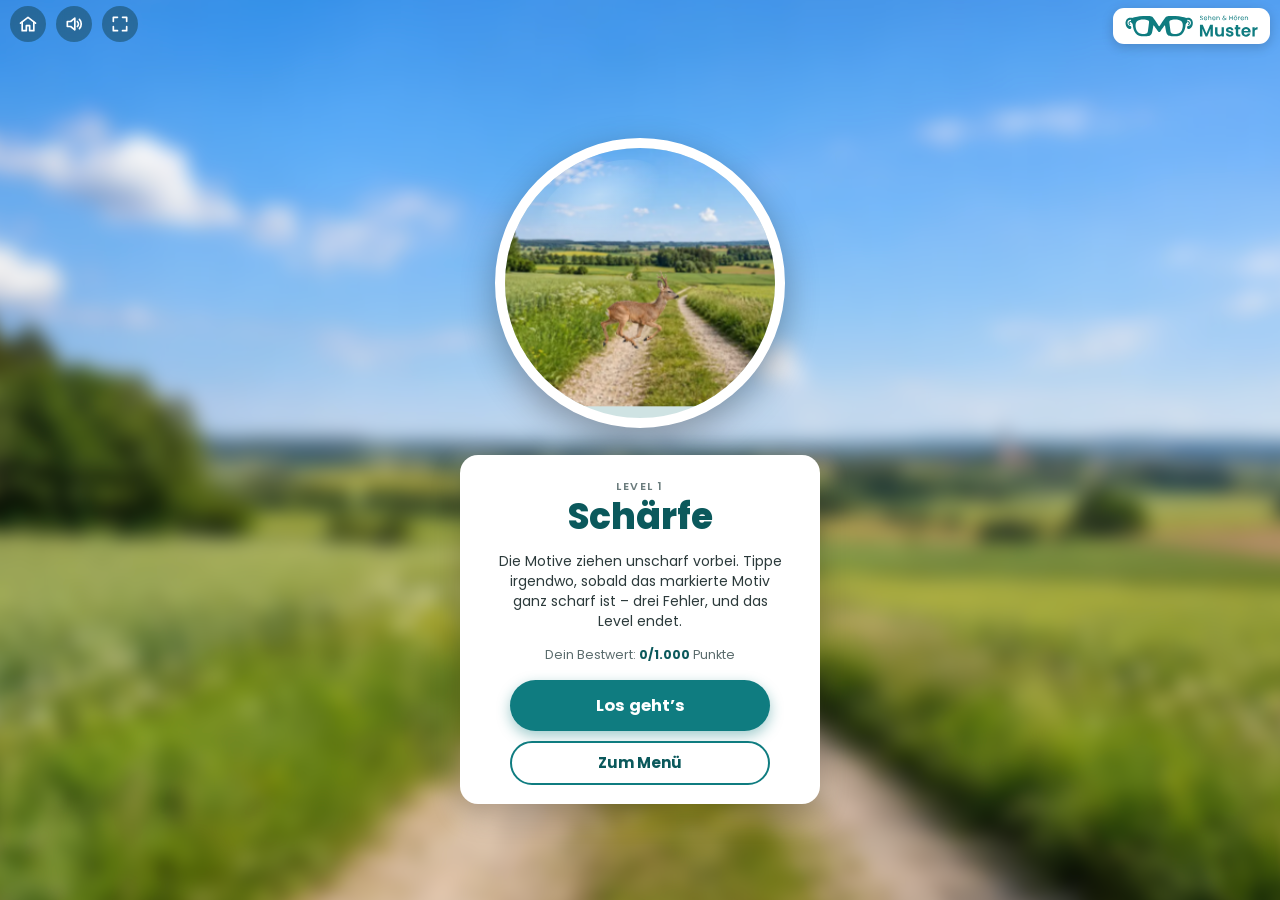
==== optik-fokus/index.html @ c5f2839e "Fokus: Baukasten Optik & Akustik, erste Veröffentlichung Fünf Level (Schärfe, Richtung, Spiegelung, " ====
<!doctype html>
<html lang="de">
<head>
<meta charset="utf-8">
<meta name="viewport" content="width=device-width, initial-scale=1, viewport-fit=cover">
<meta name="theme-color" content="#0F7C80">
<title>Fokus – Guntram Muster Optik &amp; Akustik</title>
<link rel="stylesheet" href="rahmen.css">
<link rel="stylesheet" href="../schrift/poppins.css">
<link rel="stylesheet" href="fokus.css">
<link rel="icon" type="image/svg+xml" href="../icons/icon.svg">
<link rel="icon" type="image/png" sizes="64x64" href="../icons/favicon.png">
<!-- App-Installation auch direkt aus dem Spiel (gleiche App wie die Startseite) -->
<link rel="manifest" href="../manifest.webmanifest">
<link rel="apple-touch-icon" href="../icons/apple-touch-icon.png">
<meta name="apple-mobile-web-app-capable" content="yes">
<meta name="mobile-web-app-capable" content="yes">
<meta name="apple-mobile-web-app-title" content="Fokus">
</head>
<body>
<!-- Kundendaten liegen einmal für die ganze Sammlung in ../kunde/ (Startseite und Spiel) -->
<script src="../kunde/kunde.js"></script>
<script>window.KUNDE.startseite = window.KUNDE.startseite || '../';</script>
<script src="rahmen.js"></script>
<script src="texte.js"></script>
<script src="daten.js"></script>
<script src="klaenge.js"></script>
<script src="motive.js"></script>
<script src="weitblick-schrift.js"></script>
<script src="../start/fokus-basis.js"></script>
<script src="schilder.js"></script>
<script src="szene.js"></script>
<script src="schirme.js"></script>
<script src="spiel-schaerfe.js"></script>
<script src="spiel-gemein.js"></script>
<script src="spiel-richtung.js"></script>
<script src="spiel-spiegelung.js"></script>
<script src="spiel-rauschen.js"></script>
<script src="spiel-weitblick.js"></script>
<script src="spiel.js"></script>
<script>
// Service Worker der Sammlung (eine Ebene höher, gilt für Startseite und Spiel) – auch wenn das Spiel direkt geöffnet wird
if ('serviceWorker' in navigator && location.protocol !== 'file:') navigator.serviceWorker.register('../sw.js', { scope: '../' }).catch(function () {});
</script>
</body>
</html>
---- optik-fokus/rahmen.css ----
/* Rahmen für alle Mini-Games: Spielfläche, Anzeige oben, Start- und Endbild.
   Die Farben setzt rahmen.js aus kunde/kunde.js. */
* { box-sizing: border-box; }
html, body {
  margin: 0; height: 100%; overflow: hidden;
  background: var(--dunkel, #151922); color: var(--hell, #fff);
  font-family: system-ui, -apple-system, "Segoe UI", Roboto, Arial, sans-serif;
  -webkit-tap-highlight-color: transparent; user-select: none; -webkit-user-select: none;
}
canvas#feld { position: fixed; inset: 0; width: 100%; height: 100%; display: block; touch-action: none; }

/* ---------- Anzeige oben ---------- */
#anzeige {
  position: fixed; left: 0; right: 0; top: 0; height: 48px; padding: 0 10px;
  display: flex; align-items: center; gap: 10px; pointer-events: none;
  font-weight: 700; font-size: 16px; text-shadow: 0 1px 3px rgba(0,0,0,.6);
}
#anzeige .links { flex: 1; white-space: nowrap; overflow: hidden; text-overflow: ellipsis; }
#anzeige .rechts { white-space: nowrap; font-variant-numeric: tabular-nums; }
#anzeige button, #anzeige a {
  pointer-events: auto; width: 36px; height: 36px; border-radius: 50%; border: 0;
  background: rgba(0,0,0,.35); color: #fff; font-size: 17px; cursor: pointer; padding: 0;
  display: grid; place-items: center; flex: none;
}
#anzeige button svg, #anzeige a svg { width: 20px; height: 20px; fill: none; stroke: currentColor; stroke-width: 2; stroke-linecap: round; stroke-linejoin: round; }
/* Zettel-Stil („Akten & Action“, MZ 22.10.2026): Haus-Symbol als beschrifteter Knopf „⌂ Zum Menü“, unter 420 px „⌂ Menü“.
   Passt die Kopfzeile nicht in eine Zeile (rahmen.js setzt dann die Klasse eng), stehen Spielstand und Punkte ordentlich
   zweizeilig übereinander, damit nichts überläuft oder umbricht. */
.stil-zettel #anzeige #heimKnopf { width: auto; border-radius: 18px; padding: 0 13px 0 9px; display: flex; align-items: center; gap: 6px;
  font-size: 14px; font-weight: 800; white-space: nowrap; text-shadow: none; text-decoration: none; }
.stil-zettel #heimKnopf .kurz { display: none; }
@media (max-width: 419px) {
  .stil-zettel #heimKnopf .lang { display: none; }
  .stil-zettel #heimKnopf .kurz { display: inline; }
  .stil-zettel #anzeige #heimKnopf { padding: 0 10px 0 8px; gap: 4px; }
}
@media all {
  .stil-zettel #anzeige.eng { display: grid; grid-template-columns: auto 1fr auto auto; grid-template-rows: 1fr 1fr; column-gap: 8px; row-gap: 0;
    align-items: center; font-size: 14.5px; line-height: 1.1; }
  .stil-zettel #anzeige.eng #heimKnopf, .stil-zettel #anzeige.eng button { grid-row: 1 / 3; }
  .stil-zettel #anzeige.eng #heimKnopf { grid-column: 1; }
  .stil-zettel #anzeige.eng .links { grid-column: 2; grid-row: 1; align-self: end; }
  .stil-zettel #anzeige.eng .rechts { grid-column: 2; grid-row: 2; align-self: start; }
  .stil-zettel #anzeige.eng #tonKnopf { grid-column: 3; }
  .stil-zettel #anzeige.eng #vollKnopf { grid-column: 4; }
  .stil-zettel #anzeige.eng #vollKnopf[hidden] { display: none; }
}

/* ---------- Start- und Endbild ---------- */
.schirm {
  position: fixed; inset: 0; display: flex; align-items: center; justify-content: center;
  padding: 16px; overflow-y: auto; background: rgba(0,0,0,.55);
  -webkit-backdrop-filter: blur(3px); backdrop-filter: blur(3px);
}
.schirm[hidden] { display: none; }
.karte {
  width: 100%; max-width: 400px; margin: auto; padding: 22px 22px 20px; text-align: center;
  background: var(--dunkel); border: 2px solid var(--haupt); border-radius: 18px;
  box-shadow: 0 10px 40px rgba(0,0,0,.5);
}
.karte .logo { display: block; max-width: 70%; max-height: 72px; margin: 0 auto 14px; object-fit: contain; }
.karte h1 { margin: 0 0 4px; font-size: clamp(24px, 7vw, 32px); line-height: 1.1; }
.karte .unter { margin: 0 0 12px; font-size: 16px; opacity: .85; }
.karte .anleitung { margin: 0 0 16px; font-size: 14px; line-height: 1.4; opacity: .75; }
.karte .wert { margin: 6px 0 2px; font-size: clamp(34px, 11vw, 48px); font-weight: 800; color: var(--akzent); font-variant-numeric: tabular-nums; }
.karte .wert small { font-size: .45em; font-weight: 800; margin-left: 4px; }
/* statt der Zahl ein kurzer Text (Rahmen.ende(..., { wert: '…' })) */
.karte .wert.bilanz { font-size: clamp(17px, 4.8vw, 21px); line-height: 1.3; margin: 10px 0 12px; white-space: pre-line; }
/* optionales Bild im Endbild (Rahmen.ende(..., { bild })) – auf flachen Bildschirmen weggelassen */
.karte .bild { display: block; width: 100%; height: clamp(110px, 24vh, 210px); margin: 0 0 12px; object-fit: cover; border-radius: 12px; }
.karte .bild[hidden] { display: none; }
/* gemessene Zeit als Plakette unter den Punkten */
.karte .zeit {
  display: inline-flex; align-items: center; gap: 7px; margin: 6px 0 12px; padding: 5px 14px;
  border: 1.5px solid rgba(255,255,255,.35); border-radius: 999px; font-size: 16px; font-weight: 700;
  font-variant-numeric: tabular-nums;
}
.karte .zeit[hidden] { display: none; }
.karte .zeit svg { width: 17px; height: 17px; fill: none; stroke: currentColor; stroke-width: 2.2; stroke-linecap: round; }
.karte .bestwert { margin: 0 0 14px; font-size: 14px; opacity: .75; }
.karte .bestwert.neu { opacity: 1; color: var(--akzent); font-weight: 700; }
.karte .text { margin: 0 0 16px; font-size: 15px; line-height: 1.4; }
/* Spielname (Startbild) und Bewertung (Endbild, „Profi-Mechaniker!“) als schräges Band über der oberen Kante */
#startSchirm, #endSchirm { padding-top: 36px; padding-bottom: 36px; }   /* Platz für das Band, falls die Karte höher als der Bildschirm ist */
#startSchirm .karte, #endSchirm .karte { position: relative; padding-top: 30px; }
#startSchirm .titel, #endSchirm .ueberschrift {
  position: absolute; left: 50%; top: -17px; transform: translateX(-50%) rotate(-3deg);
  max-width: 92%; margin: 0; padding: 6px 18px; border-radius: 6px;
  background: var(--haupt); color: var(--haupt-text); font-size: 19px; font-weight: 900; line-height: 1.2;
  box-shadow: 0 4px 10px rgba(0,0,0,.45); white-space: nowrap; overflow: hidden; text-overflow: ellipsis;
}
#startSchirm .titel { top: -19px; font-size: 22px; }
#startSchirm .karte { padding-top: 54px; }
#startSchirm .karte .logo { margin-bottom: 22px; }
/* Endbild: Auswertung, eine Zeile je Runde mit Balken */
.karte .auswertung { margin: 0 0 16px; padding: 10px 12px; border-radius: 14px; background: rgba(255,255,255,.07); text-align: left; }
.karte .auswertung[hidden] { display: none; }
.auswertung .kopf:empty { display: none; }
.auswertung .kopf { margin: 0 0 6px; font-size: 11px; font-weight: 800; letter-spacing: 1.5px; text-transform: uppercase; opacity: .6; text-align: center; }
.auswertung .zeile { display: grid; grid-template-columns: 1fr 70px auto; align-items: center; gap: 10px; padding: 4px 0; font-size: 13px; }
.auswertung .zeile + .zeile { border-top: 1px solid rgba(255,255,255,.08); }
.auswertung .name { opacity: .85; white-space: nowrap; overflow: hidden; text-overflow: ellipsis; }
.auswertung .name small { opacity: .7; }
.auswertung .balken { height: 6px; border-radius: 3px; background: rgba(255,255,255,.12); overflow: hidden; }
.auswertung .balken i { display: block; height: 100%; border-radius: 3px; background: var(--akzent); }
.auswertung .zahl { min-width: 64px; font-weight: 800; font-variant-numeric: tabular-nums; text-align: right; }
.auswertung .zahl small { font-weight: 600; opacity: .6; }
.auswertung .zeile.schlecht .balken i { background: #ff6b6b; }
.auswertung .zeile.schlecht .zahl { color: #ff6b6b; }
.auswertung .zeile.offen { opacity: .4; }

/* Startbild: Frage als Sprechblase, Bestwert als Tafel */
#startSchirm .unter {
  position: relative; display: inline-block; margin: 0 0 20px; padding: 10px clamp(12px, 4.5vw, 18px);
  background: #fff; color: #111; border-radius: 14px; font-size: clamp(15px, 4.8vw, 18px);   /* auf schmalen Handys kleiner, damit einzeilig */ font-weight: 800; line-height: 1.25; opacity: 1;
}
#startSchirm .unter:empty { display: none; }
#startSchirm .unter::after {
  content: ""; position: absolute; left: 50%; bottom: -9px; margin-left: -9px;
  border: 9px solid transparent; border-bottom: 0; border-top-color: #fff;
}
.besttafel { margin: 0 0 14px; padding: 10px 12px; border-radius: 14px; background: rgba(255,255,255,.07); }
.besttafel[hidden] { display: none; }
.besttafel .name { font-size: 11px; font-weight: 800; letter-spacing: 1.5px; text-transform: uppercase; opacity: .6; }
.besttafel .zahl { margin-top: 2px; font-size: 30px; font-weight: 800; line-height: 1.1; color: var(--akzent); font-variant-numeric: tabular-nums; }
.besttafel .zahl small { font-size: .5em; color: var(--hell); opacity: .7; margin-left: 2px; }
.karte .quellen { margin: 12px 0 0; font-size: 11px; line-height: 1.35; opacity: .5; }
.karte .quellen:empty { display: none; }
.knopf {
  display: block; width: 100%; margin: 8px 0 0; padding: 13px 16px; border-radius: 12px;
  border: 2px solid var(--haupt); background: var(--haupt); color: var(--haupt-text);
  font: inherit; font-size: 17px; font-weight: 700; text-decoration: none; cursor: pointer;
}
.knopf.zweit { background: transparent; color: var(--hell); }

/* ---------- Animationen (dezent) ---------- */
/* Start- und Endbild: Logo springt herein und schwebt leicht, der Rest gleitet nacheinander hoch */
@keyframes einGleiten { from { opacity: 0; transform: translateY(14px); } }
@keyframes logoRein {
  0% { opacity: 0; transform: scale(.7) rotate(-4deg); }
  60% { opacity: 1; transform: scale(1.06) rotate(1deg); }
  100% { transform: none; }
}
@keyframes atmen { 50% { transform: scale(1.035); } }
@keyframes glanz { from { left: -60%; } to { left: 130%; } }
@keyframes bandRein {
  0% { opacity: 0; transform: translateX(-50%) rotate(-14deg) scale(1.7); }
  70% { opacity: 1; transform: translateX(-50%) rotate(-1deg) scale(.95); }
  100% { transform: translateX(-50%) rotate(-3deg); }
}
/* danach pulsiert das Band dauerhaft: wird etwas größer, wippt leicht und leuchtet (wie die gelbe Fläche im Menü) */
@keyframes bandPuls {
  0%, 100% { transform: translateX(-50%) rotate(-3deg) scale(1); box-shadow: 0 4px 10px rgba(0,0,0,.45); }
  50% { transform: translateX(-50%) rotate(-1deg) scale(1.08); box-shadow: 0 4px 10px rgba(0,0,0,.45), 0 0 24px 3px color-mix(in srgb, var(--haupt) 55%, transparent); }
}
.schirm:not([hidden]) .karte { animation: einGleiten .35s ease-out both; }
.schirm:not([hidden]) .karte > :not(.logo):not(.ueberschrift):not(.titel) { animation: einGleiten .45s ease-out both; }
.schirm:not([hidden]) .karte > :nth-child(2) { animation-delay: .12s; }
.schirm:not([hidden]) .karte > :nth-child(3) { animation-delay: .19s; }
.schirm:not([hidden]) .karte > :nth-child(4) { animation-delay: .26s; }
.schirm:not([hidden]) .karte > :nth-child(5) { animation-delay: .33s; }
.schirm:not([hidden]) .karte > :nth-child(6) { animation-delay: .40s; }
.schirm:not([hidden]) .karte > :nth-child(7) { animation-delay: .47s; }
.schirm:not([hidden]) .karte > :nth-child(n+8) { animation-delay: .54s; }
.schirm:not([hidden]) .karte .logo { animation: logoRein .7s cubic-bezier(.2,.9,.3,1.3) both; }
#startSchirm:not([hidden]) .titel, #endSchirm:not([hidden]) .ueberschrift {
  animation: bandRein .6s .25s cubic-bezier(.2,.9,.3,1.2) both, bandPuls 2.2s 1s ease-in-out infinite;
}

/* Knöpfe: heben sich beim Überfahren, geben beim Drücken nach; der Hauptknopf „atmet“ und glänzt */
.knopf { position: relative; overflow: hidden; transition: transform .15s, box-shadow .15s, background-color .15s; }
.knopf:hover { transform: translateY(-2px); box-shadow: 0 6px 16px rgba(0,0,0,.35); }
.knopf.zweit:hover { background: rgba(255,255,255,.06); }
.knopf:active { transform: scale(.97); box-shadow: none; }
.schirm:not([hidden]) .knopf:not(.zweit) { animation: einGleiten .45s .4s ease-out both, atmen 2.4s 1.2s ease-in-out infinite; }
.knopf:not(.zweit)::after {
  content: ""; position: absolute; top: 0; bottom: 0; width: 40%; left: -60%; pointer-events: none;
  background: linear-gradient(100deg, transparent, rgba(255,255,255,.55), transparent);
  animation: glanz 3.2s 1.5s ease-in-out infinite;
}
#anzeige button, #anzeige a { transition: transform .15s, background-color .15s; }
#anzeige button:hover, #anzeige a:hover { transform: scale(1.1); background: rgba(0,0,0,.5); }
#anzeige button:active, #anzeige a:active { transform: scale(.92); }

/* Wer weniger Bewegung eingestellt hat, bekommt keine Animationen */
@media (prefers-reduced-motion: reduce) {
  *, *::before, *::after { animation: none !important; transition: none !important; }
  /* Zettel-Stil: Zettel und Knöpfe nur kurz einblenden (keine Bildpause, kein Zoom) */
  .stil-zettel .schirm:not([hidden]) .zettel, .stil-zettel .schirm:not([hidden]) .knoepfe { animation: einblenden .25s ease-out both !important; }
}

/* Hohe Bildschirme (Handy hochkant): Karte höher, mehr Luft zwischen den Teilen */
@media (min-height: 680px) {
  .karte { padding: 34px 24px 30px; }
  .karte .logo { margin-bottom: 26px; }
  #startSchirm .karte .logo { margin-bottom: 34px; }
  .karte h1 { margin-bottom: 8px; }
  .karte .unter { margin-bottom: 22px; }
  .karte .anleitung { margin-bottom: 30px; line-height: 1.5; }
  .karte .text { margin-bottom: 16px; }
  .karte .bestwert { margin-bottom: 24px; }
  #startSchirm .unter { margin-bottom: 24px; }
  .besttafel { margin-bottom: 24px; }
  .knopf { margin-top: 14px; padding: 15px 16px; }
}

/* Kleine Fenster (z. B. flach eingebettet): alles kompakter */
@media (max-height: 520px) {
  .karte { padding: 14px 18px; }
  .karte .logo { max-height: 44px; margin-bottom: 8px; }
  #startSchirm .karte { padding-top: 34px; }
  #startSchirm .karte .logo { margin-bottom: 10px; }
  .karte .unter, #startSchirm .unter { margin-bottom: 8px; }
  #startSchirm .unter { padding: 6px 14px; font-size: 15px; }
  .besttafel { margin-bottom: 8px; padding: 6px 10px; }
  .besttafel .zahl { font-size: 22px; }
  .karte .anleitung { margin-bottom: 10px; }
  .karte .wert { font-size: 32px; }
  .karte .wert.bilanz { font-size: 17px; margin: 4px 0 6px; }
  .karte .bild { display: none; }
  .knopf { padding: 9px 14px; font-size: 15px; }
  .karte .auswertung { margin-bottom: 8px; padding: 6px 10px; }
  .auswertung .zeile { padding: 1px 0; font-size: 12px; }
}

/* ---------- Stil „Notizzettel“ (kunde.js: stil: 'zettel' – Sammlung „Akten & Action“, MZ 20.10.2026) ----------
   Gemaltes Bild bildschirmfüllend, Logo auf eigenem weißen Schild oben links, Texte auf einem schrägen Zettel
   mit Klebestreifen, Knöpfe unten. Ohne stil gelten nur die Regeln oben (Autohaus unverändert). */
.stil-zettel .schirm {
  display: grid; grid-template: "logo" auto "zettel" auto "." 1fr "knoepfe" auto / 100%;   /* Zettel oben (ruhige Bildfläche), Bildmitte frei */
  justify-items: center; align-items: center;
  background: var(--dunkel); -webkit-backdrop-filter: none; backdrop-filter: none; overflow: hidden auto;
}
.stil-zettel .schirm[hidden] { display: none; }
.stil-zettel #startSchirm, .stil-zettel #endSchirm { padding: 14px 16px calc(18px + env(safe-area-inset-bottom)); }
.stil-zettel .hintergrund { position: fixed; inset: 0; width: 100%; height: 100%; object-fit: cover; object-position: 50% 45%; z-index: -1; }
.stil-zettel .hintergrund[hidden] { display: none; }
/* Logo auf Mappen im Bild (rahmen.js: bildFlaechen): eigene Ebene über dem Bild, gleicher Ausschnitt und gleiche Kamerafahrt */
.stil-zettel .logoebene { position: fixed; inset: 0; z-index: -1; pointer-events: none; overflow: hidden; }
.stil-zettel .logoebene canvas { position: absolute; display: block; }
.stil-zettel .logoschild {
  grid-area: logo; justify-self: start; padding: 8px 12px; border-radius: 10px; background: #fff;
  box-shadow: 0 4px 14px rgba(0,0,0,.3);
}
.stil-zettel .logoschild .logo { display: block; width: clamp(96px, 28vw, 140px); height: auto; }
.stil-zettel .zettel {
  grid-area: zettel; position: relative; width: min(100%, 350px); margin: 26px 0 22px; padding: 30px 24px 20px;
  background: linear-gradient(170deg, #fffdf4, #f7efd6); color: var(--dunkel); text-align: center; border-radius: 3px;
  box-shadow: 0 16px 30px rgba(0,0,0,.38), 0 2px 5px rgba(0,0,0,.2); transform: rotate(-3deg);
}
/* Klebestreifen oben */
.stil-zettel .zettel::before {
  content: ""; position: absolute; top: -14px; left: 50%; width: 112px; height: 30px; margin-left: -56px;
  background: rgba(255,255,255,.6); border: 1px solid rgba(0,0,0,.05); box-shadow: 0 1px 3px rgba(0,0,0,.18);
  transform: rotate(4deg);
}
.stil-zettel #startSchirm .titel, .stil-zettel #endSchirm .ueberschrift {
  position: static; transform: none; max-width: none; margin: 0 0 10px; padding: 0; border-radius: 0;
  background: none; box-shadow: none; color: var(--dunkel); white-space: normal; overflow: visible;
  font-family: Georgia, "Times New Roman", Times, serif; font-style: italic; font-weight: 700;
  font-size: clamp(30px, 9vw, 40px); line-height: 1.1; animation: none;
}
.stil-zettel #startSchirm .unter {
  display: block; margin: 0 0 12px; padding: 0; background: none; color: var(--dunkel); border-radius: 0;
  font-size: clamp(16px, 4.6vw, 18px); font-weight: 800; line-height: 1.3;
}
.stil-zettel #startSchirm .unter::after { content: none; }
.stil-zettel .anleitung { margin: 0 0 14px; font-size: 14px; line-height: 1.45; opacity: .8; }
.stil-zettel .besttafel { margin: 0; padding: 8px 0 0; border-top: 1.5px dashed rgba(0,0,0,.18); border-radius: 0; background: none; font-size: 15px; }
.stil-zettel .besttafel .name { display: inline; font-size: inherit; letter-spacing: 0; text-transform: none; font-weight: 600; opacity: .8; }
.stil-zettel .besttafel .zahl { display: inline; margin: 0; font-size: inherit; font-weight: 800; color: var(--dunkel); }
.stil-zettel .besttafel .zahl small { font-size: inherit; color: inherit; opacity: 1; margin: 0; }
.stil-zettel .quellen { margin: 10px 0 0; font-size: 10px; opacity: .55; }
.stil-zettel .quellen:empty { display: none; }
.stil-zettel .wert { margin: 2px 0 2px; font-size: clamp(56px, 17vw, 74px); font-weight: 800; line-height: 1; color: var(--dunkel); font-variant-numeric: tabular-nums; }
.stil-zettel .wert.bilanz { margin: 4px 0 6px; font-size: clamp(17px, 4.8vw, 20px); font-weight: 800; line-height: 1.35; white-space: pre-line; }
.stil-zettel .vonzeile { margin: 0 0 12px; font-size: 15px; font-weight: 600; opacity: .8; }
.stil-zettel .vonzeile:empty { display: none; }
.stil-zettel .zettel .text { margin: 0 0 8px; font-family: Georgia, "Times New Roman", Times, serif; font-style: italic; font-size: 15px; opacity: .75; }
.stil-zettel .zettel .text:empty { display: none; }
.stil-zettel .zettel .bestwert { margin: 0; padding-top: 8px; border-top: 1.5px dashed rgba(0,0,0,.18); font-size: 13px; opacity: .75; }
.stil-zettel .zettel .bestwert.neu { opacity: 1; font-weight: 800; }
.stil-zettel .zettel .bild, .stil-zettel .zettel .zeit { display: none; }
.stil-zettel .knoepfe { grid-area: knoepfe; width: min(100%, 360px); display: flex; flex-direction: column; gap: 10px; }
.stil-zettel .knoepfe .knopf { margin: 0; text-align: center; box-shadow: 0 6px 16px rgba(0,0,0,.32); }
.stil-zettel .knoepfe .knopf[hidden] { display: none; }
.stil-zettel .knoepfe .knopf.zweit { background: #fff; color: var(--dunkel); border-color: #fff; }
.stil-zettel .knoepfe .knopf.zweit:hover { background: #f1f1f1; }
/* Auftritt: Zettel wird aufgeklebt, Klebestreifen kommt danach */
@keyframes aufkleben {
  0% { opacity: 0; transform: translateY(-36px) rotate(-10deg) scale(1.08); }
  60% { opacity: 1; transform: translateY(4px) rotate(-2deg) scale(.99); }
  100% { transform: rotate(-3deg); }
}
@keyframes klebeband { from { opacity: 0; transform: rotate(4deg) scaleX(.3); } }
@keyframes einblenden { from { opacity: 0; } }
.stil-zettel .schirm:not([hidden]) .hintergrund, .stil-zettel .schirm:not([hidden]) .logoebene { animation: einblenden .5s ease-out both; }
.stil-zettel .schirm:not([hidden]) .logoschild { animation: einGleiten .4s .05s ease-out both; }
.stil-zettel .schirm:not([hidden]) .zettel { animation: aufkleben .6s .15s cubic-bezier(.2,.9,.3,1.2) both; }
.stil-zettel .schirm:not([hidden]) .zettel::before { animation: klebeband .3s .7s ease-out both; }
.stil-zettel .schirm:not([hidden]) .knopf.zweit { animation: einGleiten .45s .5s ease-out both; }
/* Querformat: Logo und Knöpfe links, Zettel rechts – die Bildmitte bleibt frei */
@media (orientation: landscape) and (min-width: 600px) {
  .stil-zettel .schirm { grid-template: "logo zettel" auto ". zettel" 1fr "knoepfe zettel" auto / minmax(220px, 300px) 1fr; justify-items: start; }
  .stil-zettel .zettel { justify-self: end; width: min(360px, 46vw); margin: 18px 3vw 10px 0; }
  .stil-zettel .knoepfe { width: 100%; }
}
/* Flache Fenster (Handy quer, flach eingebettet): enger */
@media (max-height: 520px) {
  .stil-zettel #startSchirm, .stil-zettel #endSchirm { padding: 10px 14px 12px; }
  .stil-zettel .logoschild { padding: 6px 10px; }
  .stil-zettel .logoschild .logo { width: 96px; }
  .stil-zettel .zettel { padding: 20px 18px 12px; }
  .stil-zettel #startSchirm .titel, .stil-zettel #endSchirm .ueberschrift { font-size: 28px; margin-bottom: 6px; }
  .stil-zettel #startSchirm .unter { font-size: 15px; margin-bottom: 8px; }
  .stil-zettel .anleitung { font-size: 12.5px; margin-bottom: 8px; line-height: 1.35; }
  .stil-zettel .wert { font-size: 46px; }
  .stil-zettel .vonzeile { margin-bottom: 6px; font-size: 14px; }
  .stil-zettel .knoepfe { gap: 8px; }
}
/* Zettel-Stil ruhig: Hauptknopf glänzt, „atmet“ aber nicht (kein Pulsieren, MZ 20.10.2026) */
.stil-zettel .schirm:not([hidden]) .knopf:not(.zweit) { animation: einGleiten .45s .4s ease-out both; }
/* kleine Zusatzzeile unter Punkten/Zeit (Rahmen.ende(..., { zeile })), z. B. Fristen-Bilanz beim Sieger */
.stil-zettel .bilanzzeile { margin: -6px 0 12px; font-size: 13px; line-height: 1.35; opacity: .75; }
.stil-zettel .bilanzzeile:empty { display: none; }
/* Querformat ab 500px Breite: Zettel rechts (auch kleine Handys quer, z. B. 568×320) */
@media (orientation: landscape) and (min-width: 500px) {
  .stil-zettel .schirm { grid-template: "logo zettel" auto ". zettel" 1fr "knoepfe zettel" auto / minmax(190px, 300px) 1fr; justify-items: start; }
  .stil-zettel .zettel { justify-self: end; width: min(400px, 54vw); margin: 18px 3vw 10px 12px; }
  .stil-zettel .knoepfe { width: 100%; }
}
/* Sehr niedrige Fenster (Handy quer, ≤ 400px hoch): Zettel und Knöpfe kompakt, damit alles ohne Scrollen passt */
@media (max-height: 400px) {
  .stil-zettel #startSchirm, .stil-zettel #endSchirm { padding: 8px 12px 10px; }
  .stil-zettel .logoschild { padding: 5px 8px; }
  .stil-zettel .logoschild .logo { width: 84px; }
  .stil-zettel .zettel { padding: 16px 14px 8px; margin: 12px 2vw 6px 10px; }
  .stil-zettel .zettel::before { top: -11px; width: 84px; height: 22px; margin-left: -42px; }
  .stil-zettel #startSchirm .titel, .stil-zettel #endSchirm .ueberschrift { font-size: 24px; margin-bottom: 4px; }
  .stil-zettel #startSchirm .unter { font-size: 14px; margin-bottom: 5px; }
  .stil-zettel .anleitung { font-size: 11.5px; line-height: 1.3; margin-bottom: 6px; }
  .stil-zettel .besttafel { padding-top: 5px; font-size: 13px; }
  .stil-zettel .wert { font-size: 40px; }
  .stil-zettel .wert.bilanz { font-size: 16px; }
  .stil-zettel .vonzeile { font-size: 13px; margin-bottom: 8px; }
  .stil-zettel .bilanzzeile { font-size: 12px; margin-bottom: 6px; }
  .stil-zettel .zettel .text { font-size: 13px; margin-bottom: 4px; }
  .stil-zettel .zettel .bestwert { padding-top: 4px; font-size: 12px; }
  .stil-zettel .knoepfe { gap: 6px; }
  .stil-zettel .knoepfe .knopf { padding: 8px 12px; font-size: 15px; }
}
/* Kleine Handys hochkant (z. B. 320×568): etwas enger, damit die Knöpfe ohne Scrollen passen */
@media (orientation: portrait) and (max-height: 620px) {
  .stil-zettel .zettel { margin: 18px 0 12px; padding: 24px 18px 14px; }
  .stil-zettel #startSchirm .titel, .stil-zettel #endSchirm .ueberschrift { font-size: 28px; margin-bottom: 6px; }
  .stil-zettel .wert { font-size: 48px; }
  .stil-zettel .knoepfe { gap: 8px; }
  .stil-zettel .knoepfe .knopf { padding: 11px 14px; }
}
/* Klebestreifen deutlicher (MZ, 21.10.2026): mattes, leicht gelbliches Klebeband mit feiner Randlinie,
   abgerissenen (gezackten) Enden und dezentem Schatten – auf heller und dunkler Fläche erkennbar */
.stil-zettel .zettel::before, .stil-zettel .zettel::after {
  --band: polygon(3% 0, 97% 0, 100% 12%, 96.5% 25%, 100% 38%, 97% 50%, 100% 63%, 96.5% 76%, 100% 88%, 97% 100%,
                  3% 100%, 0 88%, 3.5% 76%, 0 63%, 3% 50%, 0 38%, 3.5% 25%, 0 12%);
  content: ""; position: absolute; top: -15px; left: 50%; width: 118px; height: 32px; margin-left: -59px;
  border: 0; box-shadow: none; -webkit-clip-path: var(--band); clip-path: var(--band); transform: rotate(4deg);
}
.stil-zettel .zettel::before {
  z-index: 2;
  background:
    linear-gradient(180deg, rgba(110,98,62,.45) 0 1px, transparent 1px calc(100% - 1px), rgba(110,98,62,.45) calc(100% - 1px)),
    linear-gradient(90deg, rgba(255,255,255,.18), rgba(255,255,255,0) 30%, rgba(255,255,255,.12) 70%, rgba(255,255,255,0)),
    linear-gradient(180deg, rgba(251,246,220,.9), rgba(240,231,196,.88));
}
/* Schatten des Klebebands: gleiche Form, etwas versetzt und weich */
.stil-zettel .zettel::after {
  z-index: 1; margin-top: 2px; margin-left: -58px; background: rgba(0,0,0,.28); filter: blur(1.2px);
}
.stil-zettel .schirm:not([hidden]) .zettel::after { animation: klebeband .3s .7s ease-out both; }
@media (max-height: 400px) {
  .stil-zettel .zettel::before, .stil-zettel .zettel::after { top: -12px; width: 90px; height: 24px; margin-left: -45px; }
  .stil-zettel .zettel::after { margin-left: -44px; }
}
/* Endbild-Zettel: kleine Dachzeile über der Bewertung und hervorgehobener Hinweis (z. B. Level freigeschaltet) */
.stil-zettel .dachzeile { margin: 0 0 4px; font-size: 12px; font-weight: 800; letter-spacing: 1px; text-transform: uppercase; opacity: .6; }
.stil-zettel .dachzeile:empty, .stil-zettel .hinweis:empty { display: none; }
.stil-zettel .hinweis {
  display: inline-block; margin: 0 0 12px; padding: 5px 12px; border-radius: 999px;
  background: var(--haupt); color: var(--haupt-text); font-size: 14px; font-weight: 800;
}
@media (max-height: 400px) { .stil-zettel .hinweis { margin-bottom: 6px; padding: 3px 10px; font-size: 12.5px; } }
/* Spielname auf dem Zettel in der Markenfarbe (abgedunkelt für genug Kontrast, berechnet in rahmen.js) */
.stil-zettel #startSchirm .titel { color: var(--titel-farbe, var(--dunkel)); }
/* Bewertung im Endbild in derselben Markenfarbe wie der Spielname im Startbild (MZ, 22.10.2026) */
.stil-zettel #endSchirm .ueberschrift { color: var(--titel-farbe, var(--dunkel)); }
/* Bildpause (MZ, 23.10.2026; rahmen.js: bildpause): zuerst nur das gestaltete Bild mit langsamer Kamerafahrt, dann legt sich
   der Zettel hinein, die Knöpfe kommen mit. Unsichtbar statt ausgeblendet, damit sich nichts verschiebt; Tippen überspringt. */
@keyframes kamerafahrt { from { transform: scale(1); } to { transform: scale(1.05); } }
.stil-zettel .schirm.fahrt:not([hidden]) .hintergrund, .stil-zettel .schirm.fahrt:not([hidden]) .logoebene { animation: einblenden .6s ease-out both, kamerafahrt 5s cubic-bezier(.3,.15,.35,1) both; }
/* nach der Fahrt ist der Zoom in die Logo-Zeichnung übernommen (scharf), die Ebene selbst bleibt unvergrößert */
.stil-zettel .schirm:not([hidden]) .logoebene.gebacken { animation: none; }
.stil-zettel .schirm.bildpause:not([hidden]) .zettel, .stil-zettel .schirm.bildpause:not([hidden]) .knoepfe { visibility: hidden; }
.stil-zettel .schirm.bildpause:not([hidden]) .zettel, .stil-zettel .schirm.bildpause:not([hidden]) .zettel::before,
.stil-zettel .schirm.bildpause:not([hidden]) .knoepfe .knopf { animation: none; }
.stil-zettel .schirm.bildpause { cursor: pointer; }
/* ---------- Stil „Prüfprotokoll“ (kunde.js: stil: 'protokoll' – Sammlung „entSPANNUNG“, MZ 23.10.2026) ----------
   Gestaltetes Bild bildschirmfüllend und abgedunkelt, Logo allein auf weißem Schild oben rechts, Texte auf einem Klemmbrett
   mit Klammer (Kopfzeile mit Linie in der Hausfarbe), im Endbild ein schräger Stempel, Humor-Figur am Rand, Knöpfe unten
   (Hauptknopf farben.knopf, zweiter Knopf weiß). Bildpause wie beim Zettel: zuerst nur das Bild, dann kommt das Klemmbrett.
   Alle Regeln hängen an .stil-protokoll – Autohaus und Zettel-Stil bleiben unverändert. */
.stil-protokoll body { font-family: "Titillium Web", "Segoe UI", system-ui, -apple-system, Roboto, Arial, sans-serif; }
.stil-protokoll #anzeige #heimKnopf { width: auto; border-radius: 18px; padding: 0 13px 0 9px; display: flex; align-items: center; gap: 6px;
  font-size: 14px; font-weight: 700; white-space: nowrap; text-shadow: none; text-decoration: none; }
.stil-protokoll #heimKnopf .kurz { display: none; }
@media (max-width: 419px) {
  .stil-protokoll #heimKnopf .lang { display: none; }
  .stil-protokoll #heimKnopf .kurz { display: inline; }
  .stil-protokoll #anzeige #heimKnopf { padding: 0 10px 0 8px; gap: 4px; }
}
.stil-protokoll #anzeige.eng { display: grid; grid-template-columns: auto 1fr auto auto; grid-template-rows: 1fr 1fr; column-gap: 8px; row-gap: 0;
  align-items: center; font-size: 14.5px; line-height: 1.1; }
.stil-protokoll #anzeige.eng #heimKnopf, .stil-protokoll #anzeige.eng button { grid-row: 1 / 3; }
.stil-protokoll #anzeige.eng #heimKnopf { grid-column: 1; }
.stil-protokoll #anzeige.eng .links { grid-column: 2; grid-row: 1; align-self: end; }
.stil-protokoll #anzeige.eng .rechts { grid-column: 2; grid-row: 2; align-self: start; }
.stil-protokoll #anzeige.eng #tonKnopf { grid-column: 3; }
.stil-protokoll #anzeige.eng #vollKnopf { grid-column: 4; }
.stil-protokoll #anzeige.eng #vollKnopf[hidden] { display: none; }

/* Aufbau: Logo-Schild oben rechts, Klemmbrett, freie Fläche mit Figur, Knöpfe unten */
.stil-protokoll .schirm {
  display: grid; grid-template: "logo" auto "blatt" auto "figur" minmax(0, 1fr) "knoepfe" auto / 100%;
  justify-items: center; align-items: center;
  background: var(--dunkel); -webkit-backdrop-filter: none; backdrop-filter: none; overflow: hidden auto;
}
.stil-protokoll .schirm[hidden] { display: none; }
.stil-protokoll #startSchirm, .stil-protokoll #endSchirm { padding: 12px 16px calc(16px + env(safe-area-inset-bottom)); }
.stil-protokoll .hintergrund { position: fixed; inset: 0; width: 100%; height: 100%; object-fit: cover; object-position: 50% 45%; z-index: -1; }
.stil-protokoll .hintergrund[hidden] { display: none; }
.stil-protokoll .logoebene { position: fixed; inset: 0; z-index: -1; pointer-events: none; overflow: hidden; }
.stil-protokoll .abdunkeln { position: fixed; inset: 0; z-index: -1; pointer-events: none; background: rgba(12,14,18,.42); transition: opacity .6s ease-out; }
.stil-protokoll .schirm.bildpause .abdunkeln { opacity: 0; }
/* Logo-Schild oben links (MZ, 23.10.2026; vorher rechts), Abstand zum Rand wie bisher, safe-area beachtet */
.stil-protokoll .logoschild {
  grid-area: logo; justify-self: start; margin-left: env(safe-area-inset-left, 0px); padding: 6px 10px; border-radius: 8px; background: #fff;
  box-shadow: 0 4px 14px rgba(0,0,0,.3);
}
.stil-protokoll .logoschild .logo { display: block; width: clamp(78px, 22vw, 112px); height: auto; }

/* Klemmbrett: graue Platte, darauf das weiße Blatt, oben die Klammer */
.stil-protokoll .blatt {
  grid-area: blatt; position: relative; width: min(100%, 370px); margin: 26px 0 14px; padding: 7px;
  border-radius: 12px; background: linear-gradient(160deg, #6a6a6a, #4d4d4d); box-shadow: 0 14px 30px rgba(0,0,0,.45), 0 2px 5px rgba(0,0,0,.25);
}
.stil-protokoll .klammer {
  position: absolute; z-index: 2; top: -15px; left: 50%; width: 112px; height: 36px; margin-left: -56px;
  border-radius: 7px 7px 12px 12px; background: linear-gradient(#a9a9a9, #747474 55%, #5c5c5c);
  box-shadow: 0 3px 6px rgba(0,0,0,.35), inset 0 1px 0 rgba(255,255,255,.45);
}
.stil-protokoll .klammer::before {   /* Öse oben */
  content: ""; position: absolute; left: 50%; top: 6px; width: 30px; height: 9px; margin-left: -15px; border-radius: 5px;
  background: #3c3c3c; box-shadow: inset 0 2px 2px rgba(0,0,0,.5), 0 1px 0 rgba(255,255,255,.35);
}
.stil-protokoll .papier {
  position: relative; padding: 32px 18px 14px; border-radius: 4px; background: #fff; color: var(--dunkel); text-align: left;
  box-shadow: inset 0 0 0 1px rgba(0,0,0,.04);
}
.stil-protokoll .kopfzeile {
  display: flex; justify-content: space-between; gap: 10px; margin: 0 0 10px; padding-bottom: 4px;
  border-bottom: 2px solid var(--haupt); font-size: 10.5px; font-weight: 600; letter-spacing: .7px; text-transform: uppercase; color: #888;
}
.stil-protokoll #startSchirm .titel, .stil-protokoll #endSchirm .ueberschrift {
  position: static; transform: none; max-width: none; margin: 0; padding: 0; border-radius: 0; background: none; box-shadow: none;
  white-space: normal; overflow: visible; animation: none; color: var(--titel-farbe, #575757);
}
.stil-protokoll #startSchirm .titel { font-size: clamp(28px, 8.4vw, 34px); font-weight: 700; line-height: 1.05; }
.stil-protokoll #startSchirm .unter {
  display: block; margin: 6px 0 10px; padding: 0; background: none; border-radius: 0; color: var(--dunkel);
  font-size: clamp(15.5px, 4.4vw, 17px); font-weight: 700; line-height: 1.3;
}
.stil-protokoll #startSchirm .unter::after { content: none; }
.stil-protokoll .anleitung { margin: 0 0 12px; font-size: 13.5px; line-height: 1.42; color: #555; opacity: 1; }
/* Zeilen des Protokolls: Bezeichnung links, Wert rechts, gepunktete Linie */
.stil-protokoll .besttafel, .stil-protokoll .feld, .stil-protokoll .papier .bestwert {
  display: flex; justify-content: space-between; align-items: baseline; gap: 10px; margin: 0; padding: 5px 0;
  border-radius: 0; background: none; border-bottom: 1px dotted #bbb; font-size: 13.5px; color: #444; opacity: 1;
}
.stil-protokoll .besttafel[hidden] { display: none; }
.stil-protokoll .besttafel .name { font-size: inherit; letter-spacing: 0; text-transform: none; font-weight: 400; opacity: 1; }
.stil-protokoll .besttafel .zahl, .stil-protokoll .feld b, .stil-protokoll .papier .bestwert b {
  margin: 0; font-size: inherit; font-weight: 700; line-height: inherit; color: var(--dunkel); white-space: nowrap;
}
.stil-protokoll .besttafel .zahl small { font-size: inherit; color: inherit; opacity: 1; margin: 0; }
.stil-protokoll .papier .bestwert.neu { color: var(--dunkel); font-weight: 700; }
.stil-protokoll .papier .bestwert.neu b { background: linear-gradient(transparent 55%, color-mix(in srgb, var(--haupt) 70%, transparent) 55%); }
.stil-protokoll .quellen { margin: 8px 0 0; font-size: 10px; line-height: 1.35; color: #777; }
.stil-protokoll .quellen:empty { display: none; }
/* Endbild */
/* Bewertung und Stempel in einer Zeile (MZ, 23.10.2026): Stempel rechts neben der Bewertung, Kopfzeile und Punkte bleiben frei;
   lange Bewertungen brechen um, statt unter den Stempel zu laufen */
.stil-protokoll .bewertung { display: flex; align-items: center; justify-content: space-between; gap: 10px; min-height: 46px; }
.stil-protokoll #endSchirm .ueberschrift { flex: 1 1 auto; min-width: 0; font-size: clamp(21px, 6vw, 24px); font-weight: 700; line-height: 1.12; }
.stil-protokoll .papier .wert { margin: 6px 0 0; font-size: clamp(50px, 15vw, 60px); font-weight: 700; line-height: 1; color: var(--dunkel); font-variant-numeric: tabular-nums; }
.stil-protokoll .papier .wert small { margin-left: 6px; font-size: 16px; font-weight: 600; color: #888; }
.stil-protokoll .papier .wert.bilanz { font-size: 18px; line-height: 1.35; white-space: pre-line; }
.stil-protokoll .vonzeile, .stil-protokoll .bilanzzeile { margin: 4px 0 0; font-size: 13px; color: #666; }
.stil-protokoll .vonzeile:empty, .stil-protokoll .bilanzzeile:empty, .stil-protokoll .dachzeile:empty, .stil-protokoll .hinweis:empty { display: none; }
.stil-protokoll .dachzeile { margin: 0 0 2px; font-size: 11px; font-weight: 700; letter-spacing: .8px; text-transform: uppercase; color: #888; }
.stil-protokoll .hinweis { display: inline-block; margin: 6px 0 0; padding: 3px 10px; border-radius: 999px; background: var(--haupt); color: var(--haupt-text); font-size: 13px; font-weight: 700; }
.stil-protokoll .felder { margin-top: 10px; }
.stil-protokoll .felder:empty { margin-top: 6px; }
.stil-protokoll .papier .text { margin: 10px 0 2px; font-size: 13px; line-height: 1.4; color: #555; }
.stil-protokoll .papier .text:empty { display: none; }
.stil-protokoll .papier .bild, .stil-protokoll .papier .zeit { display: none; }
.stil-protokoll .papier .auswertung { margin: 10px 0 0; padding: 8px 10px; border-radius: 6px; background: #f4f4f4; }
.stil-protokoll .auswertung .zeile + .zeile { border-top-color: rgba(0,0,0,.08); }
.stil-protokoll .auswertung .balken { background: rgba(0,0,0,.1); }
/* Stempel je Bewertung: GEPRÜFT grün, MIT MÄNGELN bernstein, MÄNGEL rot */
.stil-protokoll .stempel {
  position: relative; flex: none; z-index: 1; margin: 4px 2px 4px 0; padding: 3px 9px; border: 3px solid currentColor; border-radius: 6px;
  background: rgba(255,255,255,.72); color: #2e9a44; font-size: 14px; font-weight: 700; letter-spacing: 1px; line-height: 1.15;
  text-transform: uppercase; white-space: nowrap; transform: rotate(-8deg); pointer-events: none;
  box-shadow: inset 0 0 0 1px rgba(255,255,255,.6);
}
.stil-protokoll .stempel[hidden] { display: none; }
.stil-protokoll .stempel.mittel { color: #c27c00; }
.stil-protokoll .stempel.schlecht { color: #c62828; }
/* Humor-Figur am Rand (Start links, Ende rechts) in der freien Fläche über den Knöpfen; zu wenig Platz: keine Figur */
.stil-protokoll .figurplatz { grid-area: figur; justify-self: stretch; align-self: stretch; position: relative; min-height: 0; pointer-events: none;
  container-type: size; }
.stil-protokoll .figur { position: absolute; bottom: 0; left: 2px; height: calc(min(100%, 230px) * var(--figur-f, 1)); width: auto; filter: drop-shadow(0 6px 10px rgba(0,0,0,.45)); }
.stil-protokoll #endSchirm .figur { left: auto; right: 2px; }
.stil-protokoll .figur[hidden] { display: none; }
@container (max-height: 70px) { .stil-protokoll .figur { display: none; } }
/* Titillium Web gibt es in 400/600/700/900: Stellen mit 800 aus dem Grundstil auf 700 */
.stil-protokoll .auswertung .kopf, .stil-protokoll .auswertung .zahl, .stil-protokoll .hinweis { font-weight: 700; }
/* Knöpfe: Hauptknopf in farben.knopf, zweiter weiß – rund wie auf der Website */
.stil-protokoll .knoepfe { grid-area: knoepfe; width: min(100%, 370px); display: flex; flex-direction: column; gap: 10px; }
.stil-protokoll .knoepfe .knopf { margin: 0; padding: 12px 16px; border-radius: 999px; text-align: center; font-weight: 700;
  border-color: var(--knopf); background: var(--knopf); color: var(--knopf-text); box-shadow: 0 6px 16px rgba(0,0,0,.32); }
.stil-protokoll .knoepfe .knopf[hidden] { display: none; }
.stil-protokoll .knoepfe .knopf.zweit { background: #fff; color: #575757; border-color: #ddd; }
.stil-protokoll .knoepfe .knopf.zweit:hover { background: #f2f2f2; }

/* Auftritt: Klemmbrett gleitet herein und setzt auf, dann der Stempel; Figur kommt kurz ins Bild und bleibt am Rand */
@keyframes klemmbrettRein {
  0% { opacity: 0; transform: translateY(-30px) rotate(-3deg) scale(1.03); }
  65% { opacity: 1; transform: translateY(3px) rotate(.4deg); }
  100% { transform: none; }
}
@keyframes stempeln {
  0% { opacity: 0; transform: rotate(-16deg) scale(2.3); }
  55% { opacity: 1; transform: rotate(-7deg) scale(.92); }
  75% { transform: rotate(-8.5deg) scale(1.04); }
  100% { opacity: 1; transform: rotate(-8deg) scale(1); }
}
/* Figur (Startbild): von außen ins Bild, ca. 1s etwas größer weiter innen, dann an ihren Platz am Rand (--seite: -1 links, 1 rechts) */
@keyframes figurAuftritt {
  0% { opacity: 0; transform: translateX(calc(var(--seite) * 115%)) scale(1); }
  22% { opacity: 1; transform: translateX(calc(var(--seite) * -45%)) scale(1.22) rotate(calc(var(--seite) * -3deg)); }
  34% { transform: translateX(calc(var(--seite) * -38%)) scale(1.18) rotate(calc(var(--seite) * 2deg)); }
  70% { transform: translateX(calc(var(--seite) * -40%)) scale(1.2); }
  100% { opacity: 1; transform: none; }
}
@keyframes figurRein { from { opacity: 0; transform: translateY(18px); } }
.stil-protokoll .figur { --seite: -1; transform-origin: 50% 100%; }
.stil-protokoll #endSchirm .figur { --seite: 1; }
.stil-protokoll .schirm:not([hidden]) .hintergrund, .stil-protokoll .schirm:not([hidden]) .logoebene { animation: einblenden .5s ease-out both; }
.stil-protokoll .schirm:not([hidden]) .logoschild { animation: einGleiten .4s .05s ease-out both; }
.stil-protokoll .schirm:not([hidden]) .blatt { animation: klemmbrettRein .6s .12s cubic-bezier(.2,.9,.3,1.15) both; }
.stil-protokoll .schirm:not([hidden]) .stempel { animation: stempeln .45s .75s cubic-bezier(.3,.8,.4,1.2) both; }
.stil-protokoll #startSchirm:not([hidden]) .figur { animation: figurAuftritt 1.7s .45s cubic-bezier(.35,.7,.35,1) both; }
.stil-protokoll #endSchirm:not([hidden]) .figur { animation: figurRein .5s .9s ease-out both; }
.stil-protokoll .schirm:not([hidden]) .knopf { animation: einGleiten .45s .4s ease-out both; }
.stil-protokoll .schirm:not([hidden]) .knopf.zweit { animation: einGleiten .45s .5s ease-out both; }
.stil-protokoll .schirm.fahrt:not([hidden]) .hintergrund, .stil-protokoll .schirm.fahrt:not([hidden]) .logoebene { animation: einblenden .6s ease-out both, kamerafahrt 5s cubic-bezier(.3,.15,.35,1) both; }
/* Bildpause: zuerst nur das Bild (Klemmbrett, Figur, Knöpfe unsichtbar, ohne Verschieben); Tippen überspringt */
.stil-protokoll .schirm.bildpause:not([hidden]) .blatt, .stil-protokoll .schirm.bildpause:not([hidden]) .knoepfe,
.stil-protokoll .schirm.bildpause:not([hidden]) .figurplatz, .stil-protokoll .schirm.bildpause:not([hidden]) .logoschild { visibility: hidden; }
.stil-protokoll .schirm.bildpause:not([hidden]) .blatt, .stil-protokoll .schirm.bildpause:not([hidden]) .stempel,
.stil-protokoll .schirm.bildpause:not([hidden]) .figur, .stil-protokoll .schirm.bildpause:not([hidden]) .knoepfe .knopf,
.stil-protokoll .schirm.bildpause:not([hidden]) .logoschild { animation: none; }
.stil-protokoll .schirm.bildpause { cursor: pointer; }

/* Querformat: Klemmbrett links, rechts die Figur, unten die Knöpfe. Das Logo-Schild steht oben links in der Ecke (frei über
   der Klemmbrett-Spalte, MZ 23.10.2026); an seinem früheren Platz oben rechts hält ein leerer Platzhalter gleicher Höhe die
   Zeile frei, damit Figur und Knöpfe genau dort bleiben, wo sie waren. */
@media (orientation: landscape) and (min-width: 500px) {
  .stil-protokoll .schirm { grid-template: "blatt logo" auto "blatt figur" minmax(0, 1fr) "blatt knoepfe" auto / minmax(0, 1fr) minmax(190px, 300px);
    column-gap: 4vw; }
  .stil-protokoll .blatt { justify-self: end; align-self: center; width: min(410px, 100%); margin: 20px 0 6px; }
  .stil-protokoll .knoepfe { width: 100%; }
  .stil-protokoll .logoschild { grid-area: auto; position: absolute; z-index: 3; top: 12px; left: calc(16px + env(safe-area-inset-left, 0px)); margin: 0; }   /* grid-area auto: Lage bezogen auf den ganzen Schirm */
  .stil-protokoll .schirm::before { content: ""; grid-area: logo; height: calc(clamp(78px, 22vw, 112px) * 220 / 480 + 12px); }
}
@media (orientation: landscape) and (min-width: 500px) and (max-height: 520px) {
  .stil-protokoll .logoschild { top: 8px; left: calc(14px + env(safe-area-inset-left, 0px)); }
  .stil-protokoll .schirm::before { height: calc(78px * 220 / 480 + 8px); }
}
/* Flache Fenster (Handy quer, flach eingebettet): enger */
@media (max-height: 520px) {
  .stil-protokoll #startSchirm, .stil-protokoll #endSchirm { padding: 8px 14px 10px; }
  .stil-protokoll .logoschild { padding: 4px 8px; }
  .stil-protokoll .logoschild .logo { width: 78px; }
  .stil-protokoll .blatt { margin: 18px 0 4px; padding: 5px; }
  .stil-protokoll .klammer { top: -12px; width: 90px; height: 28px; margin-left: -45px; }
  .stil-protokoll .klammer::before { top: 5px; height: 7px; }
  .stil-protokoll .papier { padding: 22px 14px 10px; }
  .stil-protokoll .kopfzeile { margin-bottom: 6px; font-size: 9.5px; }
  .stil-protokoll #startSchirm .titel { font-size: 26px; }
  .stil-protokoll #startSchirm .unter { margin: 3px 0 6px; font-size: 14.5px; }
  .stil-protokoll .anleitung { margin-bottom: 6px; font-size: 12.5px; line-height: 1.32; }
  .stil-protokoll .besttafel, .stil-protokoll .feld, .stil-protokoll .papier .bestwert { padding: 3px 0; font-size: 12.5px; }
  .stil-protokoll #endSchirm .ueberschrift { font-size: 20px; }
  .stil-protokoll .papier .wert { font-size: 42px; }
  .stil-protokoll .stempel { font-size: 12.5px; padding: 2px 7px; }
  .stil-protokoll .bewertung { min-height: 36px; }
  .stil-protokoll .felder { margin-top: 6px; }
  .stil-protokoll .knoepfe { gap: 7px; }
  .stil-protokoll .knoepfe .knopf { padding: 8px 14px; font-size: 15px; }
}
/* Kleine Handys hochkant (z. B. 360×640): etwas enger, damit Figur und Knöpfe ohne Scrollen passen */
@media (orientation: portrait) and (max-height: 700px) {
  .stil-protokoll .blatt { margin: 22px 0 10px; }
  .stil-protokoll .papier { padding: 28px 16px 12px; }
  .stil-protokoll .anleitung { margin-bottom: 8px; font-size: 13px; }
  .stil-protokoll .knoepfe { gap: 8px; }
  .stil-protokoll .knoepfe .knopf { padding: 10px 14px; }
}
/* Schmale Handys hochkant (≤ 360 px, z. B. 320 px): Knöpfe nicht ganz am unteren Rand – unter den Knöpfen ein Teil des freien
   Platzes (nur Prüfprotokoll-Stil, entSPANNUNG; Spielertest 24.10.2026) */
@media (orientation: portrait) and (max-width: 360px) and (min-height: 600px) {
  .stil-protokoll .schirm { grid-template: "logo" auto "blatt" auto "figur" minmax(0, 1fr) "knoepfe" auto "." minmax(0, 0.45fr) / 100%; }
}
/* Hohe Bildschirme hochkant: etwas mehr Luft */
@media (orientation: portrait) and (min-height: 780px) {
  .stil-protokoll .blatt { margin-top: 34px; }
  .stil-protokoll .papier { padding: 36px 20px 16px; }
  .stil-protokoll .knoepfe .knopf { padding: 14px 16px; }
}
@media (prefers-reduced-motion: reduce) {
  .stil-protokoll .schirm:not([hidden]) .blatt, .stil-protokoll .schirm:not([hidden]) .knoepfe,
  .stil-protokoll .schirm:not([hidden]) .figur, .stil-protokoll .schirm:not([hidden]) .stempel { animation: einblenden .25s ease-out both !important; }
}
---- schrift/poppins.css ----
/* Poppins (SIL Open Font License 1.1, siehe OFL.txt) – Teilmenge Latein + Deutsch, erzeugt mit schrift-woff2.js.
   Einbinden: <link rel="stylesheet" href="…/schrift/poppins.css">, dann font-family: 'Poppins', … */
@font-face { font-family: 'Poppins'; font-style: normal; font-weight: 400; font-display: swap;
  src: url('poppins-regular.woff2') format('woff2'); unicode-range: U+0020-007E, U+00A0-00FF, U+0152-0153, U+2013-2014, U+2018-201A, U+201C-201E, U+2022, U+2026, U+20AC, U+2212, U+2248; }
@font-face { font-family: 'Poppins'; font-style: normal; font-weight: 600; font-display: swap;
  src: url('poppins-semibold.woff2') format('woff2'); unicode-range: U+0020-007E, U+00A0-00FF, U+0152-0153, U+2013-2014, U+2018-201A, U+201C-201E, U+2022, U+2026, U+20AC, U+2212, U+2248; }
@font-face { font-family: 'Poppins'; font-style: normal; font-weight: 700; font-display: swap;
  src: url('poppins-bold.woff2') format('woff2'); unicode-range: U+0020-007E, U+00A0-00FF, U+0152-0153, U+2013-2014, U+2018-201A, U+201C-201E, U+2022, U+2026, U+20AC, U+2212, U+2248; }
@font-face { font-family: 'Poppins'; font-style: normal; font-weight: 800; font-display: swap;
  src: url('poppins-extrabold.woff2') format('woff2'); unicode-range: U+0020-007E, U+00A0-00FF, U+0152-0153, U+2013-2014, U+2018-201A, U+201C-201E, U+2022, U+2026, U+20AC, U+2212, U+2248; }
---- optik-fokus/fokus.css ----
/* „Fokus“ – eigene Optik der Sammlung (MZ, 26.10.2026): Start- und Endbild Stil 1 „Durch die Linse“, Level-Titel, Kopfzeile.
   Die Start-/Endbilder des Rahmens bleiben unsichtbar; schirme.js baut die eigenen (Bestwert speichert weiter der Rahmen).
   Farben aus kunde.js über start/fokus-basis.js (--haupt, --haupt-dunkel, --haupt-blass …). Klassen .z/.s nicht benutzen (Logo-SVG). */
html, body { font-family: 'Poppins', system-ui, -apple-system, 'Segoe UI', Roboto, Arial, sans-serif; background: var(--haupt-dunkel, #0a5a5d); }
#startSchirm, #endSchirm { display: none !important; }

/* ---------- Kopfzeile im Spiel: Knöpfe des Rahmens links, Logo rechts, Stand darunter ---------- */
/* Knöpfe oben links (Menü, Ton, Vollbild) auch über Start- und Endbild und dem Level-Titel – wie in den anderen Sammlungen
   (Muster Rohrbruch: #anzeige über den eigenen Schirmen). MZ, 26.10.2026. Leiste selbst lässt Tippen durch (rahmen.css),
   nur die Knöpfe sind antippbar; Logo oben rechts (z-index 40) liegt daneben und wird nicht verdeckt. */
#anzeige { justify-content: flex-start; z-index: 45; padding-left: max(10px, env(safe-area-inset-left)); top: env(safe-area-inset-top); }
#anzeige .links, #anzeige .rechts { display: none; }
#anzeige button, #anzeige a { background: rgba(10, 50, 52, .42); -webkit-backdrop-filter: blur(4px); backdrop-filter: blur(4px); }
.fk-logo {
  position: fixed; z-index: 40; top: calc(8px + env(safe-area-inset-top)); right: max(10px, env(safe-area-inset-right));
  height: 36px; padding: 6px 11px; border-radius: 11px; background: #fff; box-shadow: 0 3px 12px rgba(0,0,0,.18);
  display: flex; align-items: center; pointer-events: none;
  animation: fkLogoRein .6s cubic-bezier(.2,.8,.3,1.2) both;
}
.fk-logo svg, .fk-logo img { height: 100%; width: auto; display: block; overflow: visible; }
@keyframes fkLogoRein { from { opacity: 0; transform: translateY(-8px) scale(.92); } }
#fkHud {
  position: fixed; z-index: 5; left: 0; right: 0; top: calc(54px + env(safe-area-inset-top));
  display: flex; justify-content: center; gap: 6px; pointer-events: none; padding: 0 8px;
  transition: opacity .3s;
}
#fkHud[hidden] { display: flex; opacity: 0; }
.fk-chip {
  display: inline-flex; align-items: center; gap: 6px; height: 30px; padding: 0 12px; border-radius: 16px;
  background: rgba(10, 50, 52, .5); -webkit-backdrop-filter: blur(4px); backdrop-filter: blur(4px);
  color: #fff; font-size: 13.5px; font-weight: 600; white-space: nowrap; font-variant-numeric: tabular-nums;
}
.fk-chip b { font-weight: 800; }
.fk-ziel { gap: 0; }
.fk-ziel .fk-motiv { font-weight: 400; opacity: .85; max-width: 34vw; overflow: hidden; text-overflow: ellipsis; }
.fk-fehler i { width: 11px; height: 11px; border-radius: 50%; border: 2px solid rgba(255,255,255,.85); transition: background .25s, transform .25s; }
.fk-fehler i.an { background: #ff8a65; border-color: #ff8a65; transform: scale(1.15); }
.fk-chip.wackeln { animation: fkWackeln .4s ease; }
@keyframes fkWackeln { 25% { transform: translateX(-4px); } 50% { transform: translateX(4px); } 75% { transform: translateX(-2px); } }
.fk-chip.plus { animation: fkPlus .4s ease; }
@keyframes fkPlus { 40% { transform: scale(1.1); } }
@media (min-width: 700px) {
  #fkHud { top: calc(9px + env(safe-area-inset-top)); }
}
@media (max-width: 360px) {
  .fk-chip { padding: 0 9px; font-size: 12.5px; gap: 4px; }
  .fk-ziel .fk-motiv { display: none; }
  .fk-logo { height: 32px; padding: 5px 9px; }
}

/* ---------- Start- und Endbild „Durch die Linse“ ---------- */
.fk-schirm {
  position: fixed; inset: 0; z-index: 30; overflow: hidden auto; color: #1d2b2c;
  display: flex; flex-direction: column; align-items: center;
  padding: calc(60px + env(safe-area-inset-top)) 18px calc(18px + env(safe-area-inset-bottom));
  -webkit-overflow-scrolling: touch;
}
.fk-schirm[hidden] { display: none; }
.fk-schirm .fk-hg {
  position: fixed; inset: -24px; width: calc(100% + 48px); height: calc(100% + 48px); z-index: -1;
  filter: blur(9px) saturate(1.05); transform: scale(1.04);
}
.fk-schirm::before { content: ""; position: fixed; inset: 0; z-index: -1; background: linear-gradient(rgba(255,255,255,.08), rgba(0,0,0,.12)); }
.fk-buehne { width: 100%; max-width: 360px; margin: auto 0; display: flex; flex-direction: column; align-items: center; gap: clamp(14px, 3vh, 30px); }
.fk-linse {
  --d: min(62vw, 33vh, 290px);
  width: var(--d); height: var(--d); flex: none; position: relative; border-radius: 50%;
  border: calc(var(--d) * .035) solid #fff; box-shadow: 0 12px 34px rgba(0,0,0,.3); overflow: hidden; background: #cfe3e3;
  animation: fkLinseRein .7s cubic-bezier(.2,.8,.3,1.1) both;
}
.fk-linse canvas { position: absolute; inset: 0; width: 100%; height: 100%; display: block; }
.fk-linse::after {   /* Glas-Reflex */
  content: ""; position: absolute; left: 12%; top: 7%; width: 48%; height: 26%; border-radius: 50%; pointer-events: none;
  background: radial-gradient(ellipse at 50% 40%, rgba(255,255,255,.4), rgba(255,255,255,0) 70%); transform: rotate(-24deg);
}
@keyframes fkLinseRein { from { opacity: 0; transform: scale(.85); filter: blur(6px); } }
.fk-karte {
  width: 100%; background: #fff; border-radius: 18px; padding: clamp(16px, 2.6vh, 24px) 20px clamp(14px, 2.2vh, 20px); text-align: center;
  box-shadow: 0 10px 30px rgba(0,0,0,.22);
  animation: fkGleiten .55s ease .12s both;
}
.fk-karte > * { animation: fkGleiten .5s ease both; }
.fk-karte > :nth-child(2) { animation-delay: .18s; } .fk-karte > :nth-child(3) { animation-delay: .24s; }
.fk-karte > :nth-child(4) { animation-delay: .3s; } .fk-karte > :nth-child(5) { animation-delay: .36s; }
.fk-karte > :nth-child(n+6) { animation-delay: .42s; }
@keyframes fkGleiten { from { opacity: 0; transform: translateY(12px); } }
.fk-dach { margin: 0 0 2px; font-size: 11px; font-weight: 600; letter-spacing: .14em; text-transform: uppercase; color: #6b7c7d; }
.fk-titel, .fk-bewertung { margin: 0 0 14px; font-weight: 800; line-height: 1.1; color: var(--haupt-dunkel); }
.fk-titel { font-size: clamp(28px, 8.4vw, 36px); }
.fk-bewertung { font-size: clamp(26px, 7.6vw, 34px); }
.fk-anleitung { margin: 0 auto; max-width: 290px; font-size: 14px; line-height: 1.45; color: #2c3a3b; }
.fk-regel { margin: 6px 0 0; font-size: 12.5px; color: #5a6b6c; }
.fk-hinweis { display: inline-flex; align-items: center; gap: 6px; margin: 10px 0 0; padding: 5px 12px; border-radius: 14px; background: var(--haupt-zart, #eef6f6); color: var(--haupt-dunkel); font-size: 12.5px; font-weight: 600; }
.fk-hinweis[hidden], .fk-regel[hidden] { display: none; }
.fk-hinweis svg { width: 16px; height: 16px; flex: none; fill: none; stroke: currentColor; stroke-width: 2.2; stroke-linecap: round; stroke-linejoin: round; }
/* Bestwert-Zeile (Startbild) und Bestwert-Zeile des Endbilds: einheitlich mehr Luft darüber (zum Text) und etwas darunter
   (zu den Knöpfen) – MZ, 26.10.2026 */
.fk-best, .fk-bestzeile { margin: 14px 0 16px; font-size: 12.5px; color: #5a6b6c; }
.fk-best b { color: var(--haupt-dunkel); font-weight: 700; }
.fk-knopf {
  display: block; width: 100%; max-width: 260px; margin: 0 auto; padding: 13px 18px; border: 0; border-radius: 30px;
  background: var(--haupt); color: var(--haupt-text, #fff); font: inherit; font-size: 16.5px; font-weight: 700; cursor: pointer;
  box-shadow: 0 5px 14px color-mix(in srgb, var(--haupt) 40%, transparent); transition: transform .15s, box-shadow .2s, background .2s;
  text-decoration: none;
}
.fk-knopf:hover { transform: translateY(-1px); background: color-mix(in srgb, var(--haupt) 88%, #000); }
.fk-knopf:active { transform: scale(.97); }
.fk-knopf:focus-visible, .fk-link:focus-visible { outline: 3px solid var(--haupt); outline-offset: 3px; }
/* Nebenknöpfe (MZ, 26.10.2026: echte Knöpfe statt Textlinks): umrandet in Kundenfarbe auf Weiß, gleiche Höhe,
   nebeneinander unter dem Hauptknopf („Nochmal“ + „Zum Menü“) bzw. allein in voller Breite („Zum Menü“ im Startbild) */
.fk-links { display: flex; justify-content: center; gap: 10px; width: 100%; max-width: 260px; margin: 10px auto 0; }
.fk-link {
  flex: 1 1 0; min-width: 0; min-height: 44px; display: inline-flex; align-items: center; justify-content: center; margin: 0; padding: 8px 12px;
  border: 2px solid var(--haupt); border-radius: 30px; background: #fff; font: inherit; font-size: 15px; font-weight: 700; line-height: 1.15;
  color: var(--haupt-dunkel); text-decoration: none; white-space: nowrap; cursor: pointer; transition: transform .15s, background .2s;
}
.fk-link:hover { background: var(--haupt-zart, #eef6f6); transform: translateY(-1px); }
.fk-link:active { transform: scale(.97); }

/* Endbild: Punkte in der Linse, Ring als Anteil von 1.000 */
.fk-punkte { background: var(--haupt); display: flex; flex-direction: column; align-items: center; justify-content: center; color: #fff; }
.fk-punkte svg { position: absolute; inset: 7%; width: 86%; height: 86%; transform: rotate(-90deg); overflow: visible; }
.fk-punkte .spur { fill: none; stroke: rgba(255,255,255,.2); stroke-width: 7; }
.fk-punkte .bogen { fill: none; stroke: #fff; stroke-width: 7; stroke-linecap: round; transition: stroke-dashoffset 1.3s cubic-bezier(.3,.7,.3,1); }
.fk-zahl { position: relative; font-weight: 800; font-size: calc(var(--d) * var(--fk-zahlk, .27)); line-height: 1; font-variant-numeric: tabular-nums; letter-spacing: .01em; }
.fk-zahl.lang { font-size: calc(var(--d) * var(--fk-zahl, .215)); }   /* „1.000“ passt in die Linse */
.fk-von { position: relative; margin-top: 4px; white-space: nowrap; font-size: calc(var(--d) * var(--fk-von, .055)); opacity: .9; }
.fk-plakette { display: inline-flex; align-items: center; gap: 6px; margin: 0 0 10px; padding: 5px 13px; border-radius: 14px; background: var(--haupt-zart, #eef6f6); color: var(--haupt-dunkel); font-size: 13px; font-weight: 700; font-variant-numeric: tabular-nums; }
.fk-plakette[hidden] { display: none; }
.fk-plakette svg { width: 15px; height: 15px; fill: none; stroke: currentColor; stroke-width: 2.2; stroke-linecap: round; }
.fk-bilanz { margin: 0; font-size: 13.5px; color: #2c3a3b; }
.fk-bestzeile.neu { color: var(--haupt-dunkel); font-weight: 700; }
.fk-frei { margin: -8px 0 16px; font-size: 12.5px; font-weight: 700; color: var(--haupt-dunkel); }
.fk-frei[hidden] { display: none; }
/* Abbruch: kleiner Hinweis unter der Bilanz („Punkte zählen nur, wenn du das Level schaffst.“), Stil wie Bestwert-Zeile */
.fk-abbruch-hinweis { margin: 6px 0 0; font-size: 12.5px; color: #5a6b6c; }
.fk-abbruch-hinweis[hidden] { display: none; }
.fk-bewertung.rein { animation: fkBewertung .6s cubic-bezier(.2,.8,.3,1.4) .25s both; }
@keyframes fkBewertung { from { opacity: 0; transform: scale(.8); } }

/* Hohe Bildschirme: luftig */
@media (min-height: 760px) and (orientation: portrait) {
  .fk-schirm { padding-top: calc(76px + env(safe-area-inset-top)); }
  .fk-linse { --d: min(66vw, 34vh, 310px); }
}
/* Kleine Hochformate (z. B. 320×640): Linse etwas kleiner, damit auch lange Anleitungen (L3, L4 mit Ton-Hinweis) ohne
   Scrollen passen */
@media (orientation: portrait) and (max-height: 700px) {
  .fk-linse { --d: min(58vw, 27vh, 260px); }
  .fk-buehne { gap: clamp(10px, 2vh, 18px); }
}
/* Flache Bildschirme (quer): Linse links, Karte rechts */
@media (orientation: landscape) and (max-height: 620px) {
  .fk-schirm { padding: calc(52px + env(safe-area-inset-top)) max(18px, env(safe-area-inset-right)) calc(10px + env(safe-area-inset-bottom)) max(18px, env(safe-area-inset-left)); justify-content: center; }
  .fk-buehne { flex-direction: row; max-width: 720px; justify-content: center; gap: clamp(18px, 5vw, 48px); }
  .fk-linse { --d: min(58vh, 34vw, 280px); }
  .fk-karte { max-width: 340px; padding: 14px 18px 12px; }
  .fk-titel { font-size: clamp(24px, 7.5vh, 32px); margin-bottom: 9px; }
  .fk-bewertung { font-size: clamp(22px, 7vh, 30px); margin-bottom: 10px; }
  .fk-anleitung { font-size: 13px; }
  .fk-regel { margin-top: 5px; }
  .fk-hinweis { margin-top: 7px; }
  .fk-best, .fk-bestzeile { margin: 10px 0 11px; }
  .fk-frei { margin: -5px 0 11px; }
  .fk-knopf { padding: 10px 16px; font-size: 15.5px; }
  .fk-links { margin-top: 8px; }
  .fk-link { min-height: 42px; font-size: 14.5px; }
}
@media (orientation: landscape) and (max-height: 380px) {
  .fk-schirm { padding-top: calc(46px + env(safe-area-inset-top)); }
  .fk-linse { --d: min(62vh, 30vw, 230px); }
  .fk-dach { font-size: 10px; }
  .fk-anleitung { font-size: 12.5px; line-height: 1.35; }
  .fk-regel, .fk-best, .fk-bilanz, .fk-bestzeile { font-size: 11.5px; }
  .fk-regel { margin-top: 4px; }
  .fk-hinweis { margin-top: 5px; }
  .fk-best, .fk-bestzeile { margin: 8px 0 9px; }
  .fk-frei { margin: -4px 0 9px; }
  .fk-plakette { margin-bottom: 6px; }
  .fk-knopf { padding: 8px 14px; }
  .fk-titel { margin-bottom: 7px; } .fk-bewertung { margin-bottom: 8px; }
  .fk-links { margin-top: 7px; gap: 8px; }
  .fk-link { min-height: 40px; padding: 6px 10px; font-size: 14px; }
}
/* sehr flach (568×320): Karte straffer, damit auch L4 (Anleitung + Ton-Hinweis) ganz passt */
@media (orientation: landscape) and (max-height: 340px) {
  .fk-schirm { padding-top: calc(40px + env(safe-area-inset-top)); padding-bottom: calc(6px + env(safe-area-inset-bottom)); }
  .fk-karte { padding: 9px 16px 9px; }
  .fk-titel { font-size: clamp(20px, 7vh, 26px); margin-bottom: 6px; }
  .fk-anleitung { font-size: 12px; line-height: 1.3; }
  .fk-hinweis { margin-top: 4px; padding: 3px 10px; font-size: 11.5px; }
  .fk-best, .fk-bestzeile { margin: 6px 0 7px; }
  .fk-knopf { padding: 7px 14px; font-size: 15px; }
  .fk-links { margin-top: 6px; }
  .fk-link { min-height: 38px; }
}
@media (max-width: 350px) {
  .fk-schirm { padding-left: 12px; padding-right: 12px; }
  .fk-karte { padding-left: 14px; padding-right: 14px; }
}

/* ---------- Level-Titel vor jedem Level (2–3s, Tippen überspringt) ---------- */
#fkTitel {
  position: fixed; inset: 0; z-index: 25; display: flex; align-items: center; justify-content: center; cursor: pointer;
  background: radial-gradient(circle at 50% 50%, color-mix(in srgb, var(--haupt-dunkel) 30%, transparent), color-mix(in srgb, var(--haupt-tief) 70%, transparent));
  -webkit-backdrop-filter: blur(3px); backdrop-filter: blur(3px);
  animation: fkTitelWeg .35s ease 2.15s forwards;
}
#fkTitel[hidden] { display: none; }
#fkTitel.stand { animation: none; }
.fk-tlinse {
  --d: min(64vw, 56vh, 300px);
  width: var(--d); height: var(--d); border-radius: 50%; border: calc(var(--d) * .03) solid #fff;
  background: radial-gradient(circle at 35% 30%, color-mix(in srgb, var(--haupt-hell) 70%, #fff), var(--haupt) 55%, var(--haupt-dunkel));
  box-shadow: 0 14px 40px rgba(0,0,0,.35); color: #fff; text-align: center;
  display: flex; flex-direction: column; align-items: center; justify-content: center;
  animation: fkTLinse .5s cubic-bezier(.2,.8,.3,1.2) both;
}
.fk-tlinse .klein { font-size: calc(var(--d) * var(--fk-tklein, .06)); font-weight: 600; letter-spacing: .16em; text-transform: uppercase; opacity: .9; }
/* Größe aus schirme.js (linsenSchrift): längster Name mit 12 % Luft je Seite, alle Namen gleich groß */
.fk-tlinse .gross { white-space: nowrap; font-size: calc(var(--d) * var(--fk-tname, .14)); font-weight: 800; line-height: 1.1; animation: fkScharf 1s ease .15s both; }
@keyframes fkTLinse { from { opacity: 0; transform: scale(.7) rotate(-20deg); } }
@keyframes fkScharf { from { filter: blur(9px); opacity: .3; } }   /* ohne Sperren: Buchstaben bleiben im Rand */
@keyframes fkTitelWeg { to { opacity: 0; visibility: hidden; } }

/* ---------- Bewegung reduzieren ---------- */
@media (prefers-reduced-motion: reduce) {
  .fk-schirm *, #fkTitel, #fkTitel *, .fk-logo, .fk-chip { animation-duration: .01s !important; animation-delay: 0s !important; transition-duration: .01s !important; }
  #fkTitel { animation: fkTitelWeg .3s ease 1.8s forwards !important; }
}
.fk-link[hidden] { display: none; }

/* ---------- Level 2–5: Ansage-Band unter der Kopfzeile, Zusatzansage, Brillen-Schalter (Phase 4) ---------- */
#fkAnsage {
  position: fixed; z-index: 5; left: 50%; top: calc(92px + env(safe-area-inset-top)); transform: translateX(-50%);
  display: flex; align-items: center; gap: 9px; max-width: calc(100vw - 24px); height: 42px; padding: 0 16px 0 12px; border-radius: 22px;
  background: color-mix(in srgb, var(--haupt) 88%, transparent); color: #fff; box-shadow: 0 6px 18px rgba(0,0,0,.25);
  font-size: 16px; font-weight: 700; white-space: nowrap; pointer-events: none;
}
#fkAnsage[hidden] { display: none; }
#fkAnsage.neu { animation: fkAnsageRein .45s cubic-bezier(.2,.8,.3,1.3) both; }
@keyframes fkAnsageRein { from { opacity: 0; transform: translateX(-50%) translateY(-8px) scale(.9); } }
.fk-a-text { overflow: hidden; text-overflow: ellipsis; }
/* L4: Phase im Band („Erst anhören“ / „Jetzt hinhören“), dezent, wechselt weich */
.fk-a-phase { flex: none; margin-left: .15em; padding: .18em .6em; border-radius: 1em; background: rgba(255,255,255,.16); font-size: .78em; font-weight: 600; opacity: .92; }
.fk-a-phase.jetzt { background: #fff; color: var(--haupt-dunkel); opacity: 1; }
.fk-a-phase[hidden] { display: none; }
.fk-a-phase.wechsel { animation: fkPhase .45s ease both; }
@keyframes fkPhase { from { opacity: 0; transform: translateY(-3px); } }
.fk-a-bild { display: inline-flex; align-items: center; flex: none; }
.fk-a-bild[hidden] { display: none; }
.fk-a-bild canvas { display: block; }
.fk-a-bild svg { width: 1.375em; height: 1.375em; fill: none; stroke: #fff; stroke-width: 2.2; stroke-linecap: round; }
#fkAnsage.klein { height: 32px; font-size: 13.5px; font-weight: 600; padding: 0 13px 0 10px; gap: 7px; background: rgba(10, 50, 52, .62); -webkit-backdrop-filter: blur(4px); backdrop-filter: blur(4px); }
#fkAnsage.klein .fk-a-bild svg { width: 1.33em; height: 1.33em; }
#fkAnsage.hoert .fk-a-bild svg path + path { animation: fkHoert .5s ease-in-out infinite alternate; }
@keyframes fkHoert { from { opacity: .25; } }
#fkZusatz {
  position: fixed; z-index: 7; left: 50%; top: 42%; transform: translate(-50%, -50%); pointer-events: none;
  padding: .5em 1em; border-radius: 1.2em; background: rgba(255,255,255,.96); color: var(--haupt-dunkel);
  font-size: clamp(20px, min(3.6vh, 2.6vw), 34px); font-weight: 800; box-shadow: 0 8px 24px rgba(0,0,0,.25); white-space: nowrap;
  display: flex; align-items: center; gap: .5em;
}
#fkZusatz[hidden] { display: none; }
#fkZusatz .fk-z-bild { display: inline-flex; padding: .14em; border-radius: 50%; background: var(--haupt); }
#fkZusatz .fk-z-bild canvas { display: block; }
#fkZusatz.neu { animation: fkZusatz var(--dauer, 1.5s) ease both; }
/* Band pulsiert einmal (Richtungswechsel) */
#fkAnsage.puls { animation: fkAnsagePuls .6s ease 1; }
@keyframes fkAnsagePuls { 0%, 100% { transform: translateX(-50%) scale(1); } 40% { transform: translateX(-50%) scale(1.14); box-shadow: 0 0 0 6px rgba(255,255,255,.55), 0 6px 18px rgba(0,0,0,.25); } }
@keyframes fkZusatz { 0% { opacity: 0; transform: translate(-50%, -50%) scale(.8); } 15%, 75% { opacity: 1; transform: translate(-50%, -50%) scale(1); } 100% { opacity: 0; transform: translate(-50%, -50%) scale(1.04); } }
#fkBrille {
  position: fixed; z-index: 6; left: 50%; bottom: calc(10px + env(safe-area-inset-bottom)); transform: translateX(-50%);
  display: flex; gap: 4px; padding: 4px; border-radius: 30px; background: rgba(10, 50, 52, .55);
  -webkit-backdrop-filter: blur(6px); backdrop-filter: blur(6px); box-shadow: 0 6px 18px rgba(0,0,0,.25);
}
#fkBrille[hidden] { display: none; }
#fkBrille button {
  display: inline-flex; align-items: center; gap: 7px; height: 46px; padding: 0 16px 0 12px; border: 0; border-radius: 24px;
  background: transparent; color: #fff; font: inherit; font-size: 14.5px; font-weight: 700; cursor: pointer; touch-action: manipulation;
  transition: background .2s, color .2s, transform .15s;
}
#fkBrille button svg { width: 34px; height: 21px; fill: none; stroke: currentColor; stroke-width: 2.4; stroke-linecap: round; stroke-linejoin: round; }
#fkBrille button.an { background: #fff; color: var(--haupt-dunkel); }
#fkBrille button:active { transform: scale(.95); }
#fkBrille button:focus-visible { outline: 3px solid #fff; outline-offset: 2px; }
@media (min-width: 700px) { #fkAnsage { top: calc(48px + env(safe-area-inset-top)); } }
@media (max-width: 360px) {
  #fkAnsage { font-size: 14.5px; height: 38px; }
  #fkBrille button { padding: 0 12px 0 9px; font-size: 13.5px; height: 42px; }
}
@media (orientation: landscape) and (max-height: 420px) {
  #fkAnsage { height: 34px; font-size: 14px; }
  #fkBrille button { height: 38px; font-size: 13px; }
  #fkBrille button svg { width: 28px; height: 18px; }
}
/* Querformat und große Bildschirme: Ansage-Band deutlich größer, an die Fensterhöhe gekoppelt (MZ, 26.10.2026; L2–L5).
   Handy hoch bleibt wie oben. Bei 812×375 etwa wie bisher, bei 1280×720 ca. 24px Schrift, ab 1080 hoch 30px. */
@media (orientation: landscape) {
  #fkAnsage { font-size: clamp(14px, 3.4vh, 30px); height: 2.55em; padding: 0 1em 0 .75em; gap: .55em; border-radius: 1.3em; }
  #fkAnsage.klein { font-size: clamp(13.5px, 2.9vh, 26px); height: 2.4em; padding: 0 .95em 0 .75em; gap: .5em; }
}
@media (orientation: portrait) and (min-width: 700px) {
  #fkAnsage { font-size: clamp(16px, 2.3vh, 26px); height: 2.6em; padding: 0 1em 0 .75em; gap: .55em; border-radius: 1.3em; }
  #fkAnsage.klein { font-size: clamp(13.5px, 2vh, 22px); height: 2.4em; }
}
@media (prefers-reduced-motion: reduce) {
  #fkAnsage, #fkZusatz { animation-duration: .01s !important; }
  #fkZusatz.neu, #fkAnsage.puls { animation: none !important; }   /* nur einblenden, kein Puls */
}
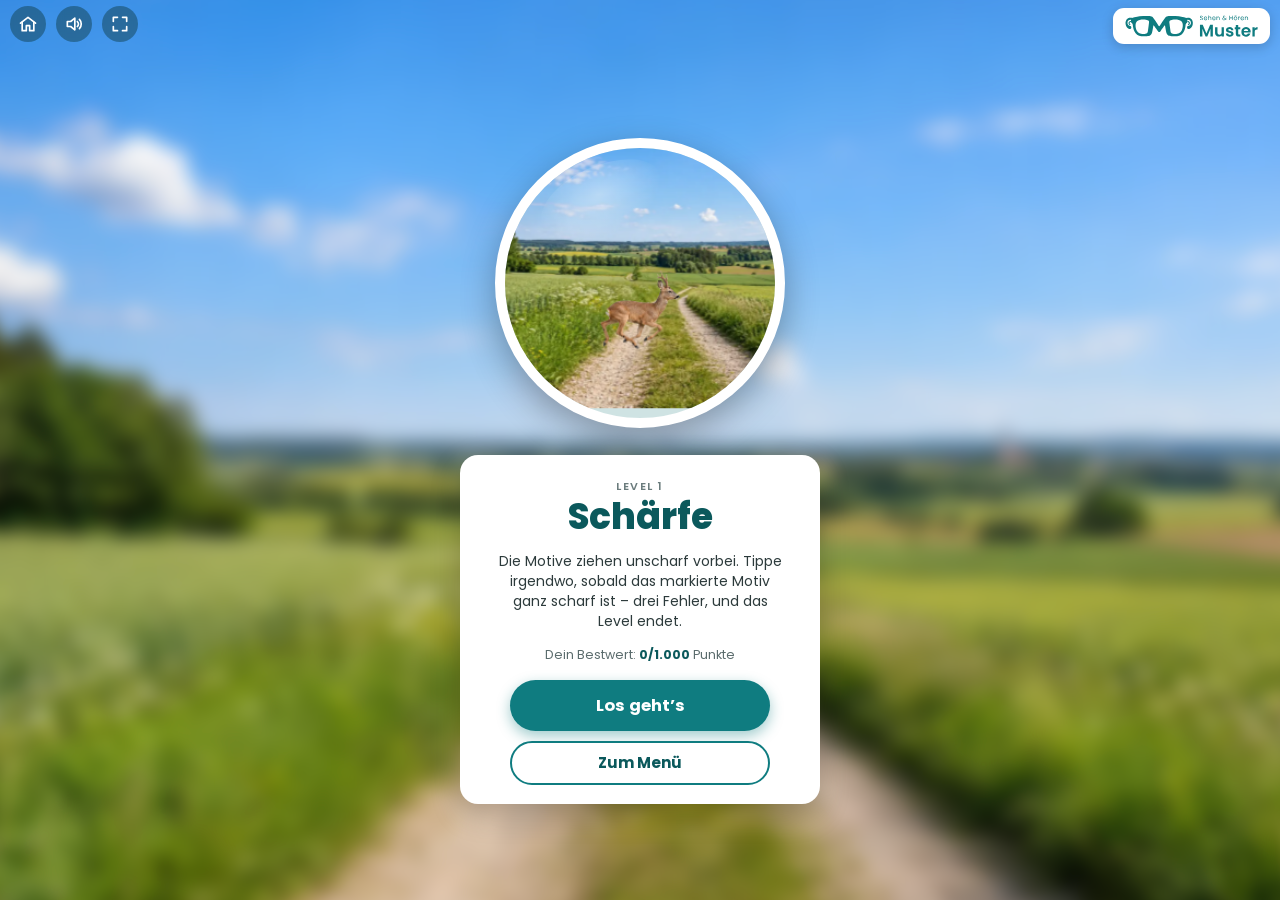
==== commit 80942e06: "Fokus: Manifest-Datei umbenannt (fokus.webmanifest), sw.js v18 Co-Authored-By: Claude Opus 5.5 <nore" ====
--- a/optik-fokus/index.html
+++ b/optik-fokus/index.html
@@ -11,7 +11,7 @@
 <link rel="icon" type="image/svg+xml" href="../icons/icon.svg">
 <link rel="icon" type="image/png" sizes="64x64" href="../icons/favicon.png">
 <!-- App-Installation auch direkt aus dem Spiel (gleiche App wie die Startseite) -->
-<link rel="manifest" href="../manifest.webmanifest">
+<link rel="manifest" href="../fokus.webmanifest">
 <link rel="apple-touch-icon" href="../icons/apple-touch-icon.png">
 <meta name="apple-mobile-web-app-capable" content="yes">
 <meta name="mobile-web-app-capable" content="yes">
